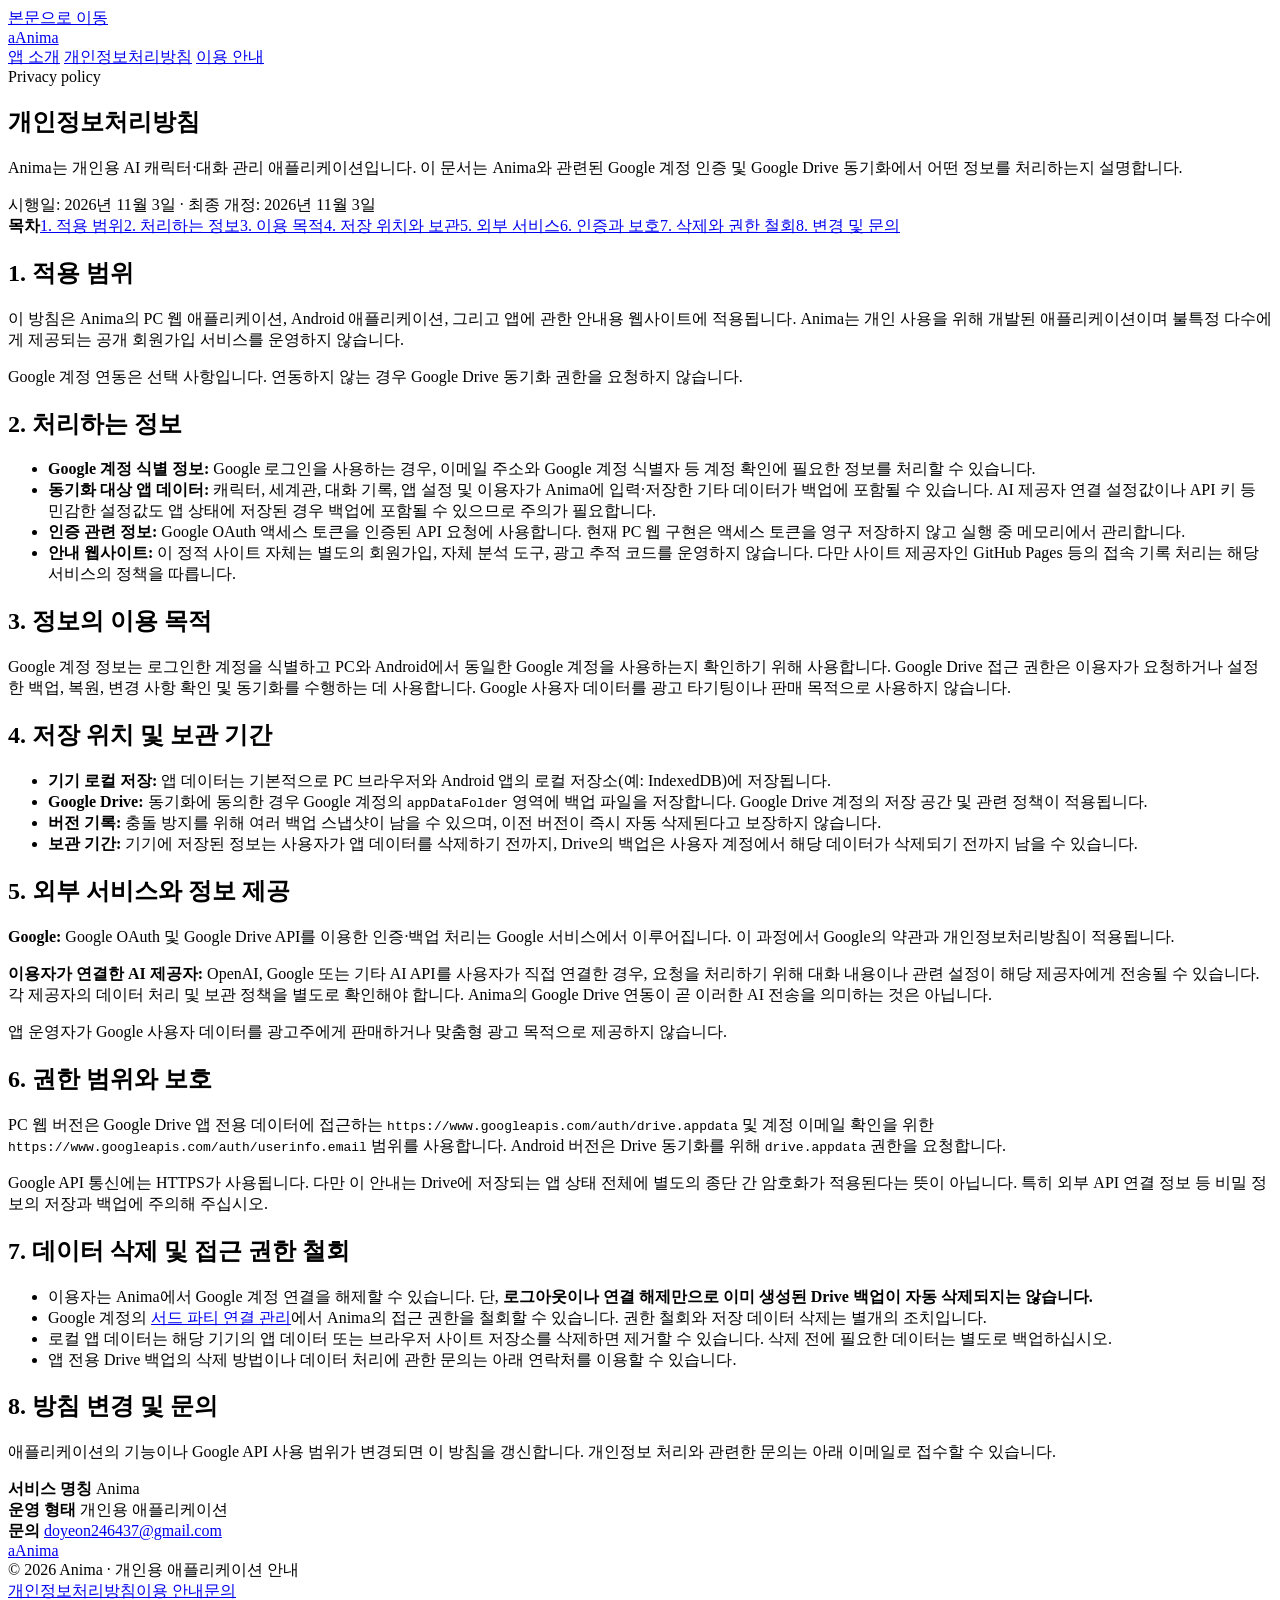
==== privacy.html @ 391cdc92 "Add Anima OAuth information: privacy.html" ====
<!doctype html>
<html lang="ko">
<head>
  <meta charset="UTF-8">
  <meta name="viewport" content="width=device-width,initial-scale=1">
  <meta name="theme-color" content="#f6f4ef">
  <meta name="description" content="Anima는 개인용 AI 캐릭터·대화 관리 애플리케이션입니다. Google Drive 앱 전용 저장공간을 통한 선택적 기기 동기화를 지원합니다.">
  <link rel="stylesheet" href="./style.css">
  <title>개인정보처리방침 — Anima</title>
</head><body>
<a class="skip" href="#main">본문으로 이동</a>
<div class="site-wrap">
  <header class="site-header">
    <a class="brand" href="./index.html" aria-label="Anima 홈"><span class="brand-mark" aria-hidden="true">a</span>Anima</a>
    <nav class="nav" aria-label="주요 메뉴">
      <a href="./index.html" >앱 소개</a>
      <a href="./privacy.html" aria-current="page">개인정보처리방침</a>
      <a href="./terms.html" >이용 안내</a>
    </nav>
  </header>

<main id="main">
  <section class="document-heading"><span class="eyebrow">Privacy policy</span><h1>개인정보처리방침</h1><p class="lead">Anima는 개인용 AI 캐릭터·대화 관리 애플리케이션입니다. 이 문서는 Anima와 관련된 Google 계정 인증 및 Google Drive 동기화에서 어떤 정보를 처리하는지 설명합니다.</p><div class="meta">시행일: 2026년 11월 3일 · 최종 개정: 2026년 11월 3일</div></section>
  <div class="doc-layout"><aside class="toc" aria-label="문서 목차"><strong>목차</strong><a href="#scope">1. 적용 범위</a><a href="#data">2. 처리하는 정보</a><a href="#purposes">3. 이용 목적</a><a href="#storage">4. 저장 위치와 보관</a><a href="#sharing">5. 외부 서비스</a><a href="#security">6. 인증과 보호</a><a href="#control">7. 삭제와 권한 철회</a><a href="#changes">8. 변경 및 문의</a></aside>
  <article class="doc-article">
    <section id="scope"><h2>1. 적용 범위</h2><p>이 방침은 Anima의 PC 웹 애플리케이션, Android 애플리케이션, 그리고 앱에 관한 안내용 웹사이트에 적용됩니다. Anima는 개인 사용을 위해 개발된 애플리케이션이며 불특정 다수에게 제공되는 공개 회원가입 서비스를 운영하지 않습니다.</p><p>Google 계정 연동은 선택 사항입니다. 연동하지 않는 경우 Google Drive 동기화 권한을 요청하지 않습니다.</p></section>
    <section id="data"><h2>2. 처리하는 정보</h2>
      <ul><li><strong>Google 계정 식별 정보:</strong> Google 로그인을 사용하는 경우, 이메일 주소와 Google 계정 식별자 등 계정 확인에 필요한 정보를 처리할 수 있습니다.</li><li><strong>동기화 대상 앱 데이터:</strong> 캐릭터, 세계관, 대화 기록, 앱 설정 및 이용자가 Anima에 입력·저장한 기타 데이터가 백업에 포함될 수 있습니다. AI 제공자 연결 설정값이나 API 키 등 민감한 설정값도 앱 상태에 저장된 경우 백업에 포함될 수 있으므로 주의가 필요합니다.</li><li><strong>인증 관련 정보:</strong> Google OAuth 액세스 토큰을 인증된 API 요청에 사용합니다. 현재 PC 웹 구현은 액세스 토큰을 영구 저장하지 않고 실행 중 메모리에서 관리합니다.</li><li><strong>안내 웹사이트:</strong> 이 정적 사이트 자체는 별도의 회원가입, 자체 분석 도구, 광고 추적 코드를 운영하지 않습니다. 다만 사이트 제공자인 GitHub Pages 등의 접속 기록 처리는 해당 서비스의 정책을 따릅니다.</li></ul>
    </section>
    <section id="purposes"><h2>3. 정보의 이용 목적</h2><p>Google 계정 정보는 로그인한 계정을 식별하고 PC와 Android에서 동일한 Google 계정을 사용하는지 확인하기 위해 사용합니다. Google Drive 접근 권한은 이용자가 요청하거나 설정한 백업, 복원, 변경 사항 확인 및 동기화를 수행하는 데 사용합니다. Google 사용자 데이터를 광고 타기팅이나 판매 목적으로 사용하지 않습니다.</p></section>
    <section id="storage"><h2>4. 저장 위치 및 보관 기간</h2><ul><li><strong>기기 로컬 저장:</strong> 앱 데이터는 기본적으로 PC 브라우저와 Android 앱의 로컬 저장소(예: IndexedDB)에 저장됩니다.</li><li><strong>Google Drive:</strong> 동기화에 동의한 경우 Google 계정의 <code>appDataFolder</code> 영역에 백업 파일을 저장합니다. Google Drive 계정의 저장 공간 및 관련 정책이 적용됩니다.</li><li><strong>버전 기록:</strong> 충돌 방지를 위해 여러 백업 스냅샷이 남을 수 있으며, 이전 버전이 즉시 자동 삭제된다고 보장하지 않습니다.</li><li><strong>보관 기간:</strong> 기기에 저장된 정보는 사용자가 앱 데이터를 삭제하기 전까지, Drive의 백업은 사용자 계정에서 해당 데이터가 삭제되기 전까지 남을 수 있습니다.</li></ul></section>
    <section id="sharing"><h2>5. 외부 서비스와 정보 제공</h2><p><strong>Google:</strong> Google OAuth 및 Google Drive API를 이용한 인증·백업 처리는 Google 서비스에서 이루어집니다. 이 과정에서 Google의 약관과 개인정보처리방침이 적용됩니다.</p><p><strong>이용자가 연결한 AI 제공자:</strong> OpenAI, Google 또는 기타 AI API를 사용자가 직접 연결한 경우, 요청을 처리하기 위해 대화 내용이나 관련 설정이 해당 제공자에게 전송될 수 있습니다. 각 제공자의 데이터 처리 및 보관 정책을 별도로 확인해야 합니다. Anima의 Google Drive 연동이 곧 이러한 AI 전송을 의미하는 것은 아닙니다.</p><p>앱 운영자가 Google 사용자 데이터를 광고주에게 판매하거나 맞춤형 광고 목적으로 제공하지 않습니다.</p></section>
    <section id="security"><h2>6. 권한 범위와 보호</h2><p>PC 웹 버전은 Google Drive 앱 전용 데이터에 접근하는 <code>https://www.googleapis.com/auth/drive.appdata</code> 및 계정 이메일 확인을 위한 <code>https://www.googleapis.com/auth/userinfo.email</code> 범위를 사용합니다. Android 버전은 Drive 동기화를 위해 <code>drive.appdata</code> 권한을 요청합니다.</p><p>Google API 통신에는 HTTPS가 사용됩니다. 다만 이 안내는 Drive에 저장되는 앱 상태 전체에 별도의 종단 간 암호화가 적용된다는 뜻이 아닙니다. 특히 외부 API 연결 정보 등 비밀 정보의 저장과 백업에 주의해 주십시오.</p></section>
    <section id="control"><h2>7. 데이터 삭제 및 접근 권한 철회</h2><ul><li>이용자는 Anima에서 Google 계정 연결을 해제할 수 있습니다. 단, <strong>로그아웃이나 연결 해제만으로 이미 생성된 Drive 백업이 자동 삭제되지는 않습니다.</strong></li><li>Google 계정의 <a class="inline-link" href="https://myaccount.google.com/connections" rel="noopener noreferrer">서드 파티 연결 관리</a>에서 Anima의 접근 권한을 철회할 수 있습니다. 권한 철회와 저장 데이터 삭제는 별개의 조치입니다.</li><li>로컬 앱 데이터는 해당 기기의 앱 데이터 또는 브라우저 사이트 저장소를 삭제하면 제거할 수 있습니다. 삭제 전에 필요한 데이터는 별도로 백업하십시오.</li><li>앱 전용 Drive 백업의 삭제 방법이나 데이터 처리에 관한 문의는 아래 연락처를 이용할 수 있습니다.</li></ul></section>
    <section id="changes"><h2>8. 방침 변경 및 문의</h2><p>애플리케이션의 기능이나 Google API 사용 범위가 변경되면 이 방침을 갱신합니다. 개인정보 처리와 관련한 문의는 아래 이메일로 접수할 수 있습니다.</p><div class="mini-box"><strong>서비스 명칭</strong> Anima<br><strong>운영 형태</strong> 개인용 애플리케이션<br><strong>문의</strong> <a class="inline-link" href="mailto:doyeon246437@gmail.com">doyeon246437@gmail.com</a></div></section>
  </article></div>
</main>
  <footer class="site-footer">
    <div><a class="brand" href="./index.html"><span class="brand-mark" aria-hidden="true">a</span>Anima</a><div class="footer-copy">© 2026 Anima · 개인용 애플리케이션 안내</div></div>
    <div class="footer-nav"><a href="./privacy.html">개인정보처리방침</a><a href="./terms.html">이용 안내</a><a href="mailto:doyeon246437@gmail.com">문의</a></div>
  </footer>
</div>
</body></html>
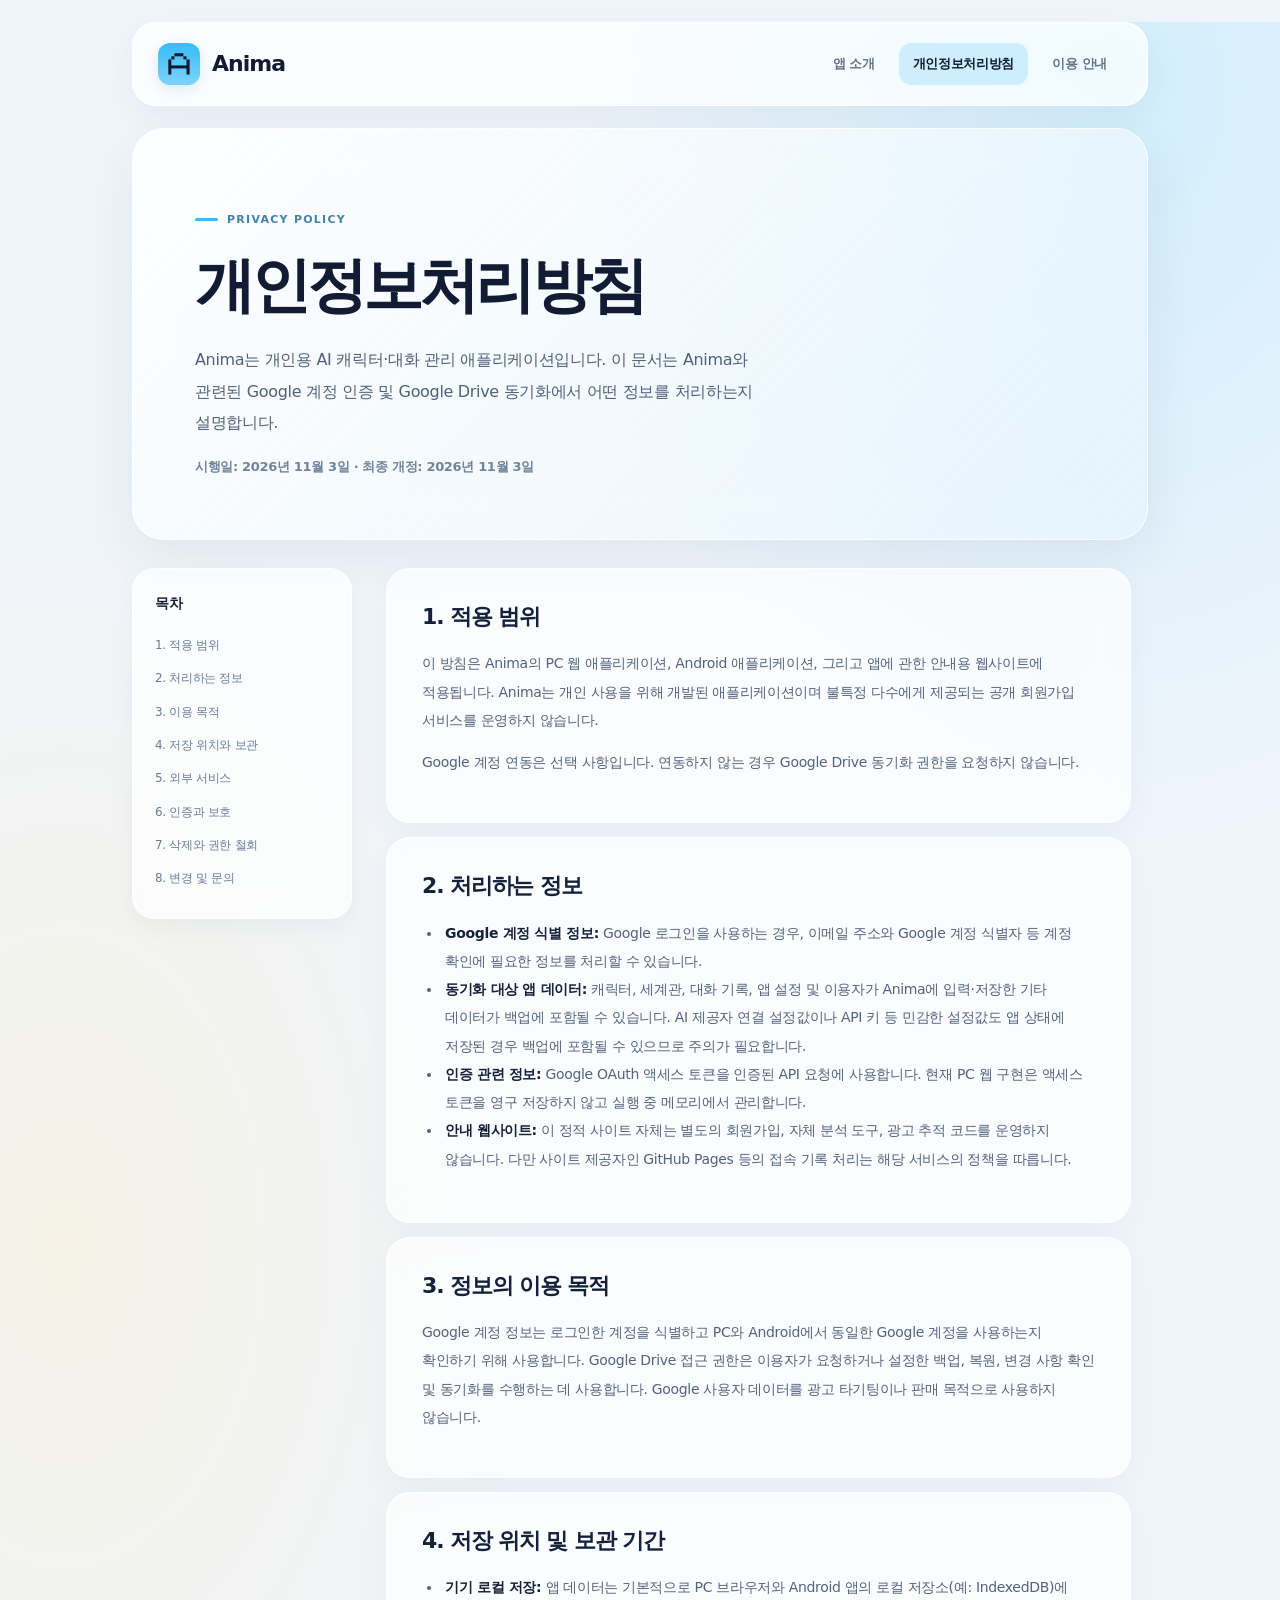
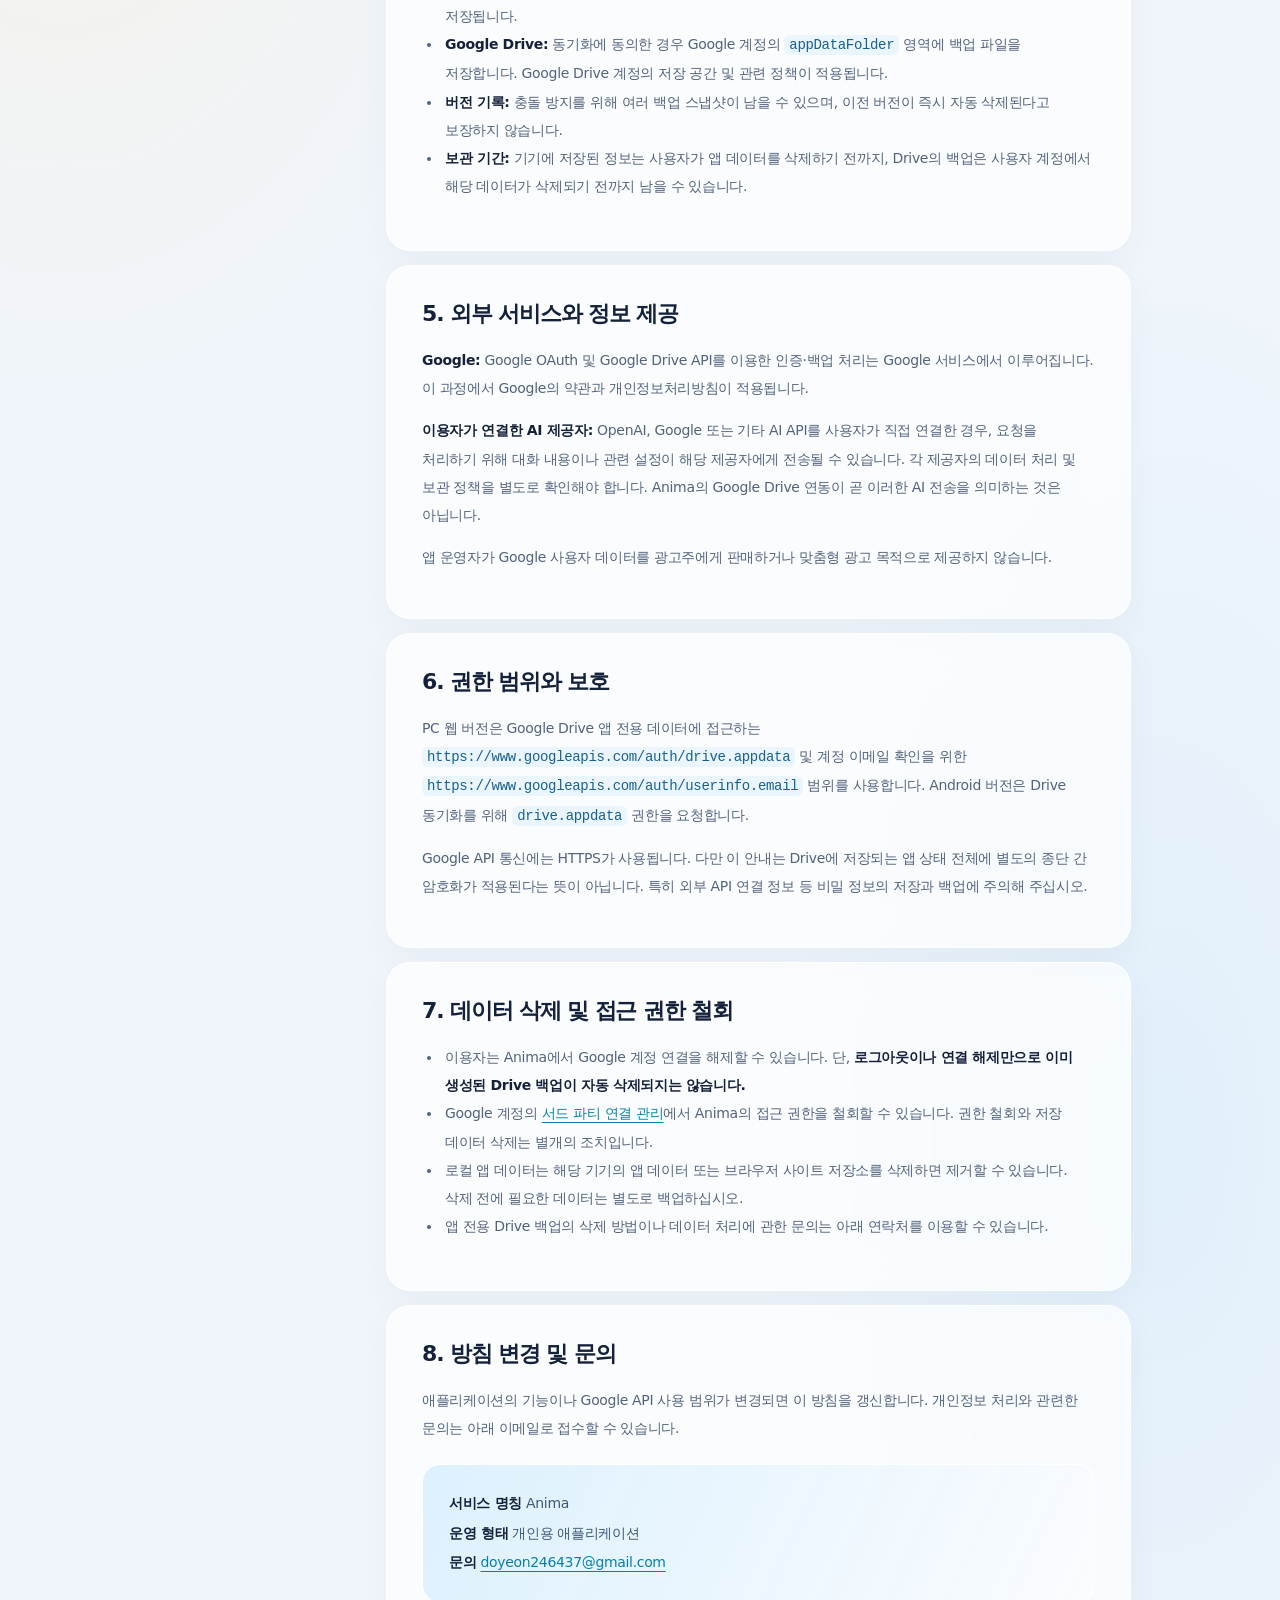
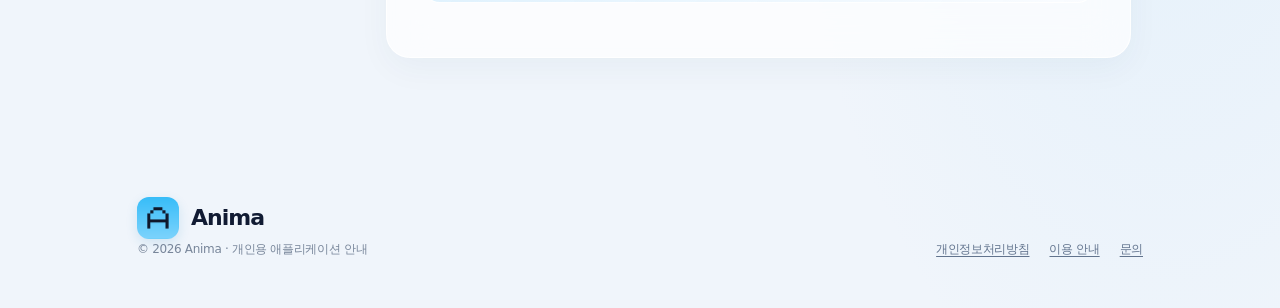
==== commit 7c6b4a98: "Add supplied Anima icon and match interface theme: privacy.html" ====
--- a/privacy.html
+++ b/privacy.html
@@ -3,8 +3,10 @@
 <head>
   <meta charset="UTF-8">
   <meta name="viewport" content="width=device-width,initial-scale=1">
-  <meta name="theme-color" content="#f6f4ef">
+  <meta name="theme-color" content="#f0f5fb">
   <meta name="description" content="Anima는 개인용 AI 캐릭터·대화 관리 애플리케이션입니다. Google Drive 앱 전용 저장공간을 통한 선택적 기기 동기화를 지원합니다.">
+  <link rel="icon" type="image/png" href="./anima-logo.png">
+  <link rel="apple-touch-icon" href="./anima-logo.png">
   <link rel="stylesheet" href="./style.css">
   <title>개인정보처리방침 — Anima</title>
 </head><body>
--- a/style.css
+++ b/style.css
@@ -0,0 +1,213 @@
+:root{color-scheme:light;--paper:#f6f4ef;--ink:#26253a;--muted:#6e6c7b;--violet:#6b58ab;--accent:#e9e1fb;--line:#dcd9e1;--surface:#fffefa;--max:1080px}
+*{box-sizing:border-box}html{scroll-behavior:smooth}body{margin:0;background:var(--paper);color:var(--ink);font-family:system-ui,-apple-system,'Apple SD Gothic Neo','Malgun Gothic','Noto Sans KR',sans-serif;line-height:1.8;word-break:keep-all;-webkit-font-smoothing:antialiased}a{color:inherit}a:focus-visible{outline:3px solid var(--violet);outline-offset:3px;border-radius:3px}.site-wrap{max-width:var(--max);margin:0 auto;padding:0 32px}.site-header{height:94px;display:flex;justify-content:space-between;align-items:center;border-bottom:1px solid var(--line)}.brand{display:inline-flex;align-items:center;gap:13px;text-decoration:none;font-family:Georgia,'Times New Roman',serif;font-size:28px;letter-spacing:-.045em}.brand-mark{width:37px;height:37px;border:1.7px solid var(--ink);border-radius:11px;display:grid;place-items:center;font:italic 27px/1 Georgia,serif}.nav{display:flex;gap:28px;align-items:center;font-size:13px;font-weight:600}.nav a{text-decoration:none;opacity:.78}.nav a:hover,.nav a[aria-current=page]{opacity:1;color:var(--violet)}.eyebrow{display:inline-flex;align-items:center;gap:9px;color:#605777;letter-spacing:.17em;font-size:11px;font-weight:750;text-transform:uppercase}.eyebrow::before{content:'';width:24px;height:1px;background:#8269b1}.hero{padding:111px 0 100px;display:grid;grid-template-columns:1.45fr .75fr;gap:54px;align-items:end;border-bottom:1px solid var(--line)}h1,h2,h3,p{margin-top:0}h1,.display{font-family:Georgia,'Times New Roman','Nanum Myeongjo',serif;letter-spacing:-.065em;font-weight:400}h1{font-size:clamp(52px,6.1vw,91px);line-height:1.18;margin:21px 0 31px}.title-serif{font-family:Georgia,'Times New Roman','Nanum Myeongjo',serif;font-style:italic;color:var(--violet)}.lead{font-size:17px;line-height:1.95;color:#575566;max-width:590px}.hero-side{border:1px solid var(--line);padding:34px 33px;background:linear-gradient(160deg,#fbfaff,#ece6f4);border-radius:4px;min-height:305px;display:flex;flex-direction:column;justify-content:space-between}.hero-motif{font:italic 122px/1 Georgia,serif;color:#6a599d;align-self:center;margin-top:4px}.micro{font-size:12px;line-height:1.8;color:#6c6780}.section{padding:90px 0;border-bottom:1px solid var(--line)}.section-intro{max-width:730px}h2{font-size:clamp(28px,3vw,43px);font-weight:600;letter-spacing:-.05em;line-height:1.35;margin:16px 0 21px}h3{font-size:17px;letter-spacing:-.02em;margin:0 0 12px}.body-muted{font-size:15px;color:var(--muted)}.feature-grid{display:grid;grid-template-columns:repeat(3,minmax(0,1fr));gap:17px;margin-top:40px}.feature{padding:32px;background:var(--surface);border:1px solid var(--line);min-height:235px}.feature-num{display:block;font:italic 24px Georgia,serif;color:#8271bd;margin-bottom:35px}.feature p{color:var(--muted);font-size:14px;line-height:1.9;margin:0}.workflow{display:grid;grid-template-columns:1fr 38px 1fr 38px 1fr;gap:12px;align-items:center;margin-top:42px}.step{background:#ebe5f0;text-align:center;padding:26px 15px;border:1px solid #d8cfe4}.step span{font-size:10px;color:#6b6182;font-weight:700;letter-spacing:.1em;display:block;margin-bottom:8px}.step strong{display:block;font-size:17px}.arrow{text-align:center;color:#9a91a8;font-size:20px}.notice{border-left:2px solid #8166b6;padding:16px 25px;background:#efebf5;font-size:14px;color:#5b526e;margin-top:36px}.link-line{display:inline-flex;align-items:center;gap:9px;text-decoration:none;font-size:14px;font-weight:700;padding:12px 0;border-bottom:1px solid var(--ink)}.link-line::after{content:'↗';font-weight:400}.site-footer{padding:33px 0 50px;display:flex;gap:20px;align-items:flex-end;justify-content:space-between}.footer-copy{font-size:12px;color:#827e8b}.footer-nav{display:flex;gap:20px;flex-wrap:wrap;font-size:12px}.footer-nav a{color:#676275;text-underline-offset:3px}.document-heading{padding:86px 0 56px;border-bottom:1px solid var(--line)}.document-heading h1{font-size:clamp(43px,5vw,74px);margin:17px 0 22px}.doc-layout{display:grid;grid-template-columns:220px minmax(0,1fr);gap:65px;padding:48px 0 105px}.toc{position:sticky;top:25px;align-self:start;border-left:1px solid var(--line);padding:8px 0 8px 18px;font-size:12px}.toc strong{display:block;margin-bottom:13px;color:var(--ink)}.toc a{display:block;text-decoration:none;color:var(--muted);padding:5px 0}.toc a:hover{color:var(--violet)}.doc-article{max-width:745px}.doc-article section{padding:17px 0 29px;border-bottom:1px solid var(--line);margin-bottom:22px;scroll-margin-top:35px}.doc-article h2{font-size:23px;margin:0 0 15px}.doc-article p,.doc-article li{font-size:14px;line-height:2;color:#575565}.doc-article ul{padding-left:20px;margin:0 0 17px}.doc-article li{padding-left:3px}.doc-article strong{color:var(--ink)}.meta{font-size:13px;color:#797588}.inline-link{text-underline-offset:4px;color:#5c46a1}.mini-box{padding:24px 26px;background:#eee9f4;border:1px solid #e1d9eb;margin:22px 0;color:#5e536d;font-size:14px}.rule{height:1px;background:var(--line);border:0;margin:0}.skip{position:absolute;left:-9999px;top:8px;padding:8px;background:white;z-index:20}.skip:focus{left:8px}small{font-size:12px}@media(max-width:800px){.hero{grid-template-columns:1fr;gap:37px;padding:75px 0}.hero-side{min-height:190px;flex-direction:row;align-items:center}.hero-motif{font-size:95px;margin:0}.feature-grid{grid-template-columns:1fr}.feature{min-height:unset}.feature-num{margin-bottom:20px}.doc-layout{grid-template-columns:1fr;gap:17px}.toc{position:static;display:flex;gap:8px 16px;flex-wrap:wrap;border-left:0;padding:0 0 20px;border-bottom:1px solid var(--line)}.toc strong{width:100%;margin:0}.toc a{padding:0}.section{padding:62px 0}}@media(max-width:560px){.site-wrap{padding:0 20px}.site-header{height:78px}.nav{gap:14px;font-size:11px}.brand{font-size:25px;gap:8px}.brand-mark{width:31px;height:31px;font-size:24px}.hero{padding:61px 0}.hero h1{font-size:49px}.lead{font-size:15px}.hero-side{padding:22px}.workflow{grid-template-columns:1fr;gap:8px}.arrow{transform:rotate(90deg)}.site-footer{flex-direction:column;align-items:flex-start}.document-heading{padding:55px 0 45px}.doc-layout{padding-bottom:65px}}
+
+/* Anima ST visual language — style-only redesign; original content and grids remain intact */
+:root{
+  color-scheme:light;
+  --paper:#f0f5fb;--ink:#111b33;--muted:#66768e;
+  --violet:#30b9ef;--accent:#bde9ff;--line:rgba(153,177,201,.34);
+  --surface:rgba(255,255,255,.70);--sky:#39bdf2;--deep:#0e1932;
+  --cream:#fff0cd;--glass-shadow:0 18px 54px rgba(20,42,73,.07);
+  --glass-border:rgba(255,255,255,.86);
+}
+html{background:#f0f5fb}
+body{
+  color:var(--ink);
+  background:
+    radial-gradient(ellipse 53% 27% at 88% 2%,rgba(170,228,255,.42),transparent 82%),
+    radial-gradient(ellipse 48% 28% at 5% 35%,rgba(255,234,189,.33),transparent 78%),
+    radial-gradient(ellipse 40% 33% at 91% 78%,rgba(180,222,250,.25),transparent 80%),
+    #f0f5fb;
+  font-family:"Pretendard Variable","Pretendard","SUIT Variable","SUIT","Noto Sans KR","Apple SD Gothic Neo","Malgun Gothic",system-ui,sans-serif;
+  font-size:15px;line-height:1.78;letter-spacing:-.022em;
+}
+a:focus-visible{outline:3px solid #27b7ed;outline-offset:4px;border-radius:10px}
+.site-header{
+  height:84px;margin-top:22px;padding:0 25px;
+  border:1px solid var(--glass-border);border-radius:24px;
+  background:rgba(255,255,255,.72);
+  box-shadow:0 10px 34px rgba(38,62,86,.055),inset 0 1px 0 rgba(255,255,255,.95);
+  -webkit-backdrop-filter:blur(24px) saturate(140%);
+  backdrop-filter:blur(24px) saturate(140%);
+}
+.brand{
+  font-family:inherit;font-size:22px;font-weight:820;
+  letter-spacing:-.045em;gap:12px;color:#111b33;
+}
+.brand-mark{
+  width:42px;height:42px;display:inline-block;flex-shrink:0;
+  border:0;border-radius:12px;
+  background:#52c4f5 url("./anima-logo.png") center/cover no-repeat;
+  box-shadow:0 4px 12px rgba(24,126,185,.14);
+  color:transparent;font-size:0;line-height:0;overflow:hidden;
+}
+.nav{gap:8px;font-size:13px;font-weight:700}
+.nav a{
+  opacity:1;color:#62738d;padding:10px 15px;border-radius:14px;
+  transition:background .18s ease,color .18s ease;
+}
+.nav a:hover{color:#0d1830;background:rgba(208,235,251,.65)}
+.nav a[aria-current=page]{
+  color:#0f1b34;background:rgba(187,231,253,.68);
+  box-shadow:inset 0 0 0 1px rgba(255,255,255,.7);
+}
+.eyebrow{
+  color:#4382a7;font-size:11px;font-weight:850;
+  letter-spacing:.115em;text-transform:uppercase;
+}
+.eyebrow::before{width:23px;height:3px;border-radius:99px;background:#37bcef}
+.hero{
+  margin-top:22px;padding:80px 62px 74px;gap:48px;align-items:center;
+  border:1px solid var(--glass-border);border-radius:34px;
+  background:linear-gradient(124deg,rgba(255,255,255,.82),rgba(255,255,255,.53) 62%,rgba(224,244,255,.54));
+  box-shadow:var(--glass-shadow),inset 0 1px 0 rgba(255,255,255,.9);
+  -webkit-backdrop-filter:blur(25px);backdrop-filter:blur(25px);
+}
+h1,.display{
+  font-family:inherit;font-weight:840;font-style:normal;
+  letter-spacing:-.065em;
+}
+h1{font-size:clamp(48px,5.6vw,76px);line-height:1.25;margin:23px 0 25px}
+.title-serif{
+  color:#2baee6;font-family:inherit;font-style:normal;font-weight:850;
+  background:linear-gradient(97deg,#15a7e7,#56c9ef);
+  -webkit-background-clip:text;background-clip:text;-webkit-text-fill-color:transparent;
+}
+.lead{font-size:16px;font-weight:480;line-height:1.98;color:#506079}
+.hero-side{
+  min-height:300px;padding:29px;border-radius:28px;
+  border:1px solid rgba(255,255,255,.92);
+  background:linear-gradient(150deg,rgba(255,248,224,.84),rgba(236,247,254,.73) 63%,rgba(216,239,255,.79));
+  box-shadow:0 18px 42px rgba(30,58,89,.085),inset 0 1px 0 rgba(255,255,255,.96);
+  -webkit-backdrop-filter:blur(26px);backdrop-filter:blur(26px);
+}
+.hero-motif{
+  display:block;width:145px;height:145px;flex:none;margin:6px auto 7px;
+  background:#5fc7f5 url("./anima-logo.png") center/cover no-repeat;
+  border-radius:34px;font-size:0;color:transparent;line-height:0;
+  box-shadow:0 20px 35px rgba(43,137,187,.18),0 0 0 8px rgba(255,255,255,.42);
+}
+.micro{font-size:12px;font-weight:650;color:#59718a;line-height:1.8}
+.section{
+  margin-top:22px;padding:76px 62px;border:1px solid var(--glass-border);
+  border-radius:32px;background:rgba(255,255,255,.57);
+  box-shadow:var(--glass-shadow),inset 0 1px 0 rgba(255,255,255,.92);
+  -webkit-backdrop-filter:blur(22px);backdrop-filter:blur(22px);
+}
+h2{font-size:clamp(29px,3.2vw,41px);font-weight:830;letter-spacing:-.052em;line-height:1.42;margin:15px 0 18px}
+h3{font-size:18px;font-weight:800;color:#14223b;letter-spacing:-.045em}
+.body-muted{font-size:15px;line-height:1.95;color:#607089}
+.feature-grid{gap:17px}
+.feature{
+  border:1px solid rgba(255,255,255,.95);border-radius:23px;
+  background:linear-gradient(153deg,rgba(255,255,255,.92),rgba(240,249,255,.61));
+  box-shadow:0 11px 28px rgba(42,72,99,.055);
+  padding:30px;min-height:235px;
+  -webkit-backdrop-filter:blur(16px);backdrop-filter:blur(16px);
+}
+.feature-num{
+  font:800 12px/1.3 "Pretendard Variable","Pretendard",system-ui,sans-serif;
+  color:#1485c8;letter-spacing:.12em;background:#d5f1ff;
+  padding:8px 11px;border-radius:10px;display:inline-block;margin-bottom:34px;
+}
+.feature p{color:#697994;line-height:1.95;font-size:14px}
+.workflow{gap:12px}
+.step{
+  background:rgba(255,255,255,.75);
+  border:1px solid rgba(255,255,255,.95);border-radius:21px;
+  padding:26px 15px;box-shadow:0 9px 25px rgba(26,55,82,.065);
+  -webkit-backdrop-filter:blur(18px);backdrop-filter:blur(18px);
+}
+.step:nth-of-type(1){background:linear-gradient(145deg,rgba(202,237,255,.94),rgba(246,251,255,.75))}
+.step:nth-of-type(3){background:linear-gradient(145deg,rgba(255,240,200,.88),rgba(255,255,255,.83))}
+.step span{font-size:10px;color:#5b8da9;font-weight:800}
+.step strong{color:#11203a;font-size:17px;font-weight:830}
+.arrow{color:#4daedc;font-weight:750}
+.notice{
+  color:#486176;background:rgba(211,239,255,.6);border:1px solid rgba(255,255,255,.84);
+  border-left:4px solid #32baf1;border-radius:17px;line-height:1.92;
+  box-shadow:0 7px 19px rgba(24,75,111,.03);
+}
+.link-line{
+  color:#0d1c35;text-decoration:none;padding:13px 19px;
+  background:rgba(185,232,254,.69);border:1px solid rgba(255,255,255,.9);
+  border-radius:14px;box-shadow:0 5px 15px rgba(24,105,148,.08);
+  transition:background .18s ease,transform .18s ease;
+}
+.link-line:hover{background:#a9e5ff;transform:translateY(-1px)}
+.site-footer{padding:42px 5px 52px}
+.footer-copy,.footer-nav{color:#78869a}.footer-nav a{color:#61738d}
+.footer-nav a:hover{color:#0c85ba}
+.document-heading{
+  margin-top:22px;padding:74px 62px 61px;
+  border:1px solid var(--glass-border);border-radius:32px;
+  background:linear-gradient(135deg,rgba(255,255,255,.86),rgba(231,246,254,.57));
+  box-shadow:var(--glass-shadow);
+  -webkit-backdrop-filter:blur(22px);backdrop-filter:blur(22px);
+}
+.document-heading h1{font-size:clamp(43px,4.7vw,66px);margin:18px 0 21px}
+.meta{font-size:13px;color:#71849c;font-weight:600}
+.doc-layout{gap:34px;padding:28px 0 65px}
+.toc{
+  top:20px;border:1px solid var(--glass-border);border-radius:22px;
+  background:rgba(255,255,255,.7);padding:22px;
+  box-shadow:0 9px 25px rgba(22,57,91,.045);
+  -webkit-backdrop-filter:blur(20px);backdrop-filter:blur(20px);
+}
+.toc strong{color:#142139;font-size:14px}
+.toc a{color:#667c97;border-radius:8px;padding:6px 8px;margin-left:-8px;font-size:12px}
+.toc a:hover{color:#087cae;background:rgba(205,238,255,.6)}
+.doc-article{max-width:745px}
+.doc-article section{
+  border:1px solid var(--glass-border);border-radius:24px;
+  padding:32px 35px;margin-bottom:14px;
+  background:rgba(255,255,255,.69);
+  box-shadow:0 11px 33px rgba(27,58,88,.045);
+  -webkit-backdrop-filter:blur(20px);backdrop-filter:blur(20px);
+}
+.doc-article h2{font-size:22px;font-weight:830;color:#13223a;margin:0 0 17px}
+.doc-article p,.doc-article li{color:#52637c;font-size:14px;line-height:2.02}
+.doc-article strong{color:#142139}
+.inline-link{color:#087fab;text-decoration-thickness:1px;text-underline-offset:4px}
+.mini-box{
+  background:linear-gradient(115deg,rgba(217,239,253,.9),rgba(250,252,255,.95));
+  border:1px solid rgba(255,255,255,.95);border-radius:18px;
+  color:#3d5973;line-height:2.1;
+}
+.doc-article code{border-radius:6px;padding:2px 5px;background:#ebf5fd;color:#17618e;overflow-wrap:anywhere}
+.skip{background:#fff;border-radius:11px}
+@media(max-width:800px){
+ .site-header{height:auto;min-height:78px;padding:15px 20px;gap:14px}
+ .nav{flex-wrap:wrap;justify-content:flex-end}
+ .hero{padding:65px 37px;gap:34px}
+ .hero-side{min-height:190px}
+ .hero-motif{width:105px;height:105px;border-radius:27px}
+ .section{padding:62px 37px}
+ .document-heading{padding:62px 37px}
+ .doc-layout{gap:18px}
+ .toc{position:static}
+ .doc-article section{padding:28px}
+}
+@media(max-width:560px){
+ .site-header{margin-top:12px;border-radius:20px;min-height:75px;padding:11px 12px;flex-wrap:wrap}
+ .brand{font-size:20px;gap:9px}.brand-mark{width:36px;height:36px;border-radius:10px}
+ .nav{gap:3px}.nav a{font-size:11px;padding:8px 9px;border-radius:10px}
+ .hero{margin-top:13px;border-radius:25px;padding:46px 24px;gap:27px}
+ .hero h1{font-size:clamp(39px,10vw,51px)}
+ .lead{font-size:14px;line-height:1.94}
+ .hero-side{padding:20px;border-radius:21px}
+ .hero-motif{height:90px;width:90px;border-radius:22px}
+ .section{margin-top:13px;padding:43px 23px;border-radius:25px}
+ .feature{padding:25px;border-radius:19px}
+ .workflow{gap:8px}
+ .step{border-radius:18px}
+ .document-heading{margin-top:13px;padding:48px 24px;border-radius:25px}
+ .document-heading h1{font-size:clamp(37px,10vw,48px)}
+ .doc-layout{padding:14px 0 42px}
+ .toc{padding:20px;gap:8px}
+ .toc a{margin-left:0}
+ .doc-article section{padding:24px 22px;border-radius:20px}
+ .doc-article h2{font-size:20px}
+ .site-footer{padding:36px 2px 43px}
+}
+@media(prefers-reduced-motion:reduce){.nav a,.link-line{transition:none}.link-line:hover{transform:none}}
